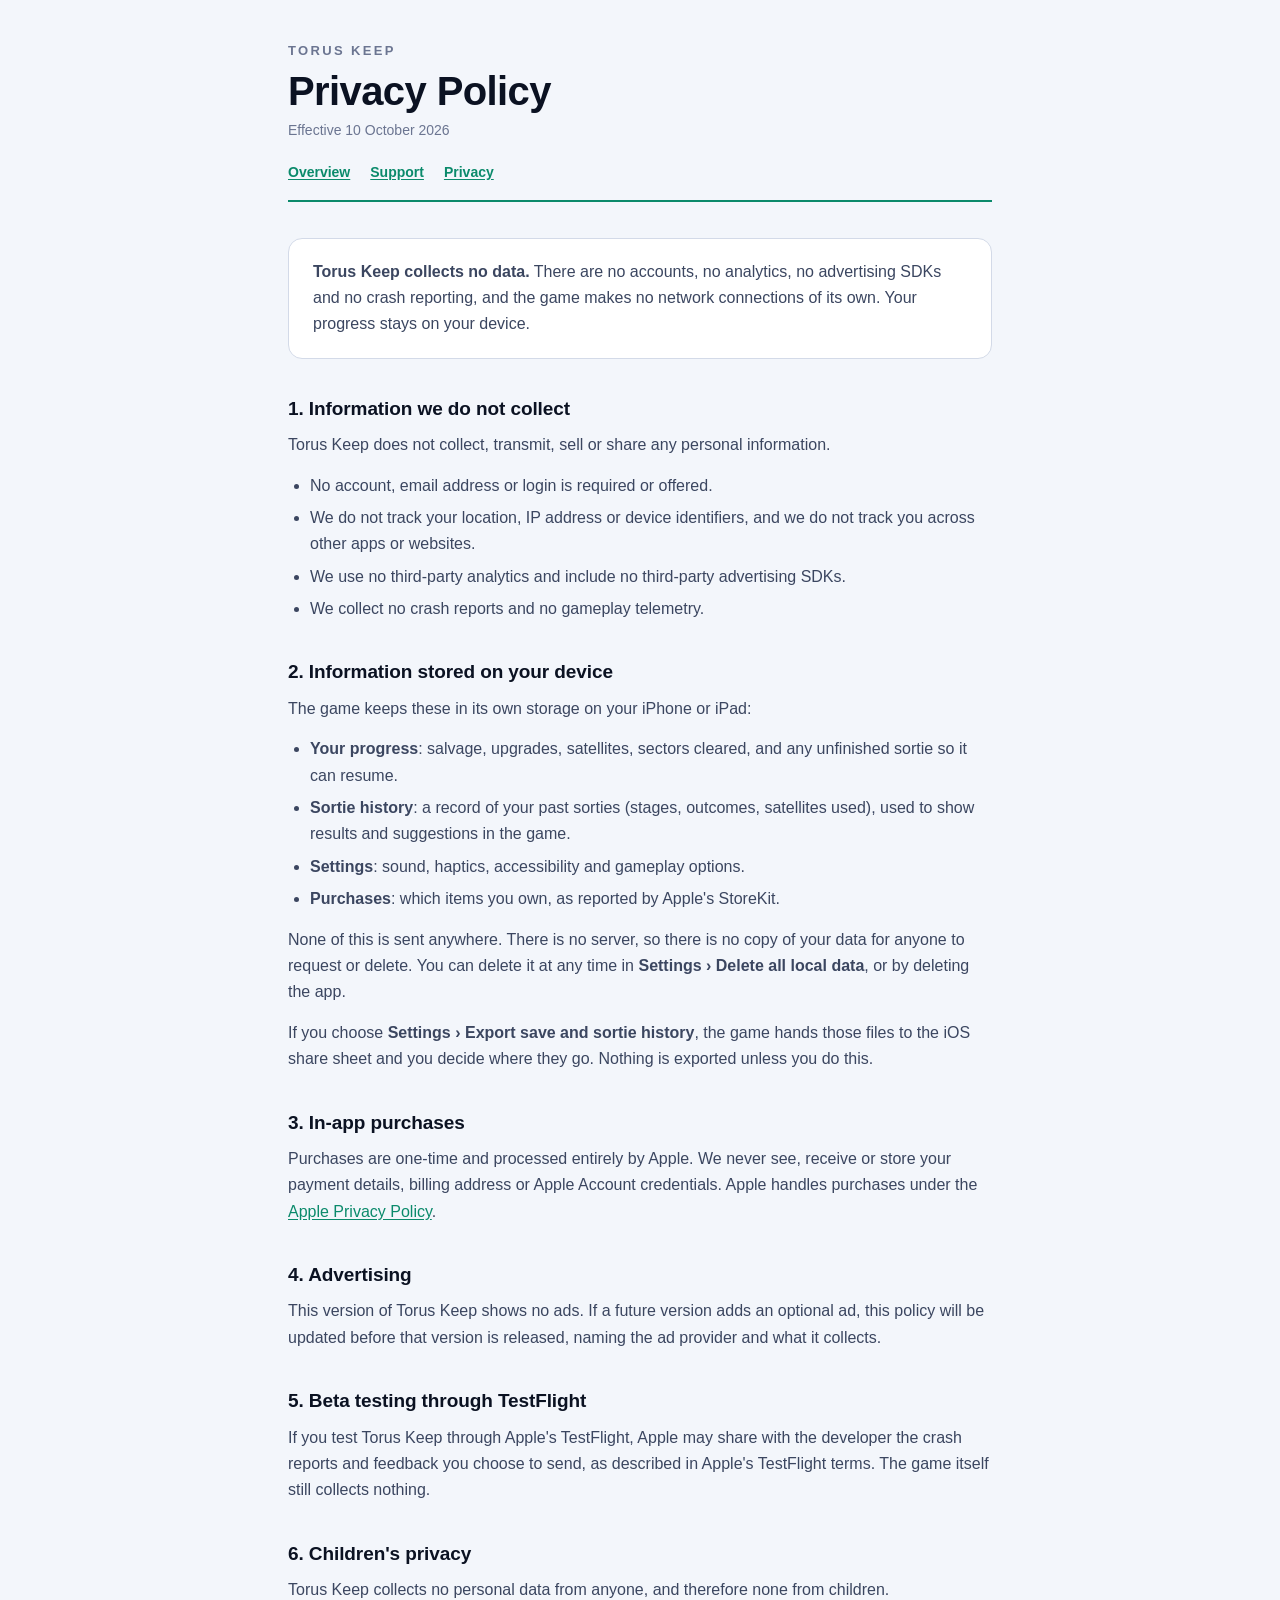
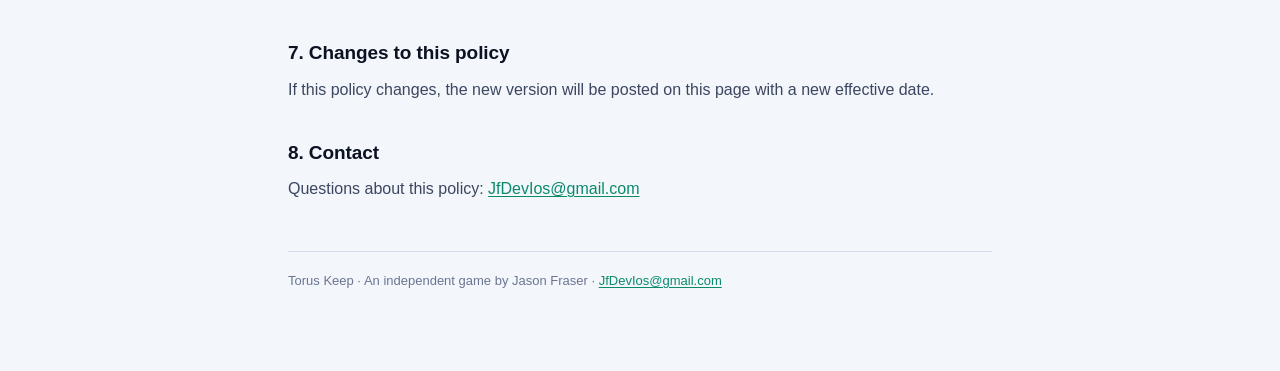
==== privacy.html @ a73003e9 "Torus Keep: privacy policy and support pages" ====
<!doctype html>
<html lang="en"><head><meta charset="utf-8">
<meta name="viewport" content="width=device-width,initial-scale=1">
<title>Privacy Policy — Torus Keep</title>
<meta name="description" content="Privacy policy for Torus Keep. Torus Keep collects no data.">
<link rel="stylesheet" href="./style.css"></head>
<body><div class="wrap">
<header>
  <p class="brand">Torus Keep</p>
  <h1>Privacy Policy</h1>
  <p class="meta">Effective 10 October 2026</p>
  <nav><a href="./">Overview</a><a href="./support.html">Support</a><a href="./privacy.html">Privacy</a></nav>
</header>

<div class="card">
  <p><strong>Torus Keep collects no data.</strong> There are no accounts, no analytics, no advertising SDKs and no crash reporting, and the game makes no network connections of its own. Your progress stays on your device.</p>
</div>

<h2>1. Information we do not collect</h2>
<p>Torus Keep does not collect, transmit, sell or share any personal information.</p>
<ul>
  <li>No account, email address or login is required or offered.</li>
  <li>We do not track your location, IP address or device identifiers, and we do not track you across other apps or websites.</li>
  <li>We use no third-party analytics and include no third-party advertising SDKs.</li>
  <li>We collect no crash reports and no gameplay telemetry.</li>
</ul>

<h2>2. Information stored on your device</h2>
<p>The game keeps these in its own storage on your iPhone or iPad:</p>
<ul>
  <li><strong>Your progress</strong>: salvage, upgrades, satellites, sectors cleared, and any unfinished sortie so it can resume.</li>
  <li><strong>Sortie history</strong>: a record of your past sorties (stages, outcomes, satellites used), used to show results and suggestions in the game.</li>
  <li><strong>Settings</strong>: sound, haptics, accessibility and gameplay options.</li>
  <li><strong>Purchases</strong>: which items you own, as reported by Apple's StoreKit.</li>
</ul>
<p>None of this is sent anywhere. There is no server, so there is no copy of your data for anyone to request or delete. You can delete it at any time in <strong>Settings › Delete all local data</strong>, or by deleting the app.</p>
<p>If you choose <strong>Settings › Export save and sortie history</strong>, the game hands those files to the iOS share sheet and you decide where they go. Nothing is exported unless you do this.</p>

<h2>3. In-app purchases</h2>
<p>Purchases are one-time and processed entirely by Apple. We never see, receive or store your payment details, billing address or Apple Account credentials. Apple handles purchases under the <a href="https://www.apple.com/legal/privacy/">Apple Privacy Policy</a>.</p>

<h2>4. Advertising</h2>
<p>This version of Torus Keep shows no ads. If a future version adds an optional ad, this policy will be updated before that version is released, naming the ad provider and what it collects.</p>

<h2>5. Beta testing through TestFlight</h2>
<p>If you test Torus Keep through Apple's TestFlight, Apple may share with the developer the crash reports and feedback you choose to send, as described in Apple's TestFlight terms. The game itself still collects nothing.</p>

<h2>6. Children's privacy</h2>
<p>Torus Keep collects no personal data from anyone, and therefore none from children.</p>

<h2>7. Changes to this policy</h2>
<p>If this policy changes, the new version will be posted on this page with a new effective date.</p>

<h2>8. Contact</h2>
<p>Questions about this policy: <a href="mailto:JfDevIos@gmail.com">JfDevIos@gmail.com</a></p>
<footer>Torus Keep · An independent game by Jason Fraser · <a href="mailto:JfDevIos@gmail.com">JfDevIos@gmail.com</a></footer>
</div></body></html>
---- style.css ----
:root{
  --paper:#F3F6FB; --panel:#FFFFFF; --rule:#D3DAE8;
  --ink:#0B1222; --ink-2:#3B4660; --ink-3:#6B7591; --accent:#0B8A6B;
  color-scheme:light;
}
@media (prefers-color-scheme:dark){
  :root{
    --paper:#070B16; --panel:#0F1728; --rule:#22304D;
    --ink:#EAF0FF; --ink-2:#AEB8D3; --ink-3:#7C87A6; --accent:#3FE0B0;
    color-scheme:dark;
  }
}
*{box-sizing:border-box}
body{
  background:var(--paper); color:var(--ink);
  font:16px/1.65 -apple-system,BlinkMacSystemFont,"Segoe UI",Helvetica,Arial,sans-serif;
  margin:0; padding:0 20px 80px; -webkit-font-smoothing:antialiased;
}
.wrap{max-width:44rem;margin:0 auto}
header{border-bottom:2px solid var(--accent);padding:40px 0 16px;margin-bottom:36px}
.brand{font-size:13px;font-weight:700;letter-spacing:.18em;text-transform:uppercase;color:var(--ink-3);margin:0}
h1{font-size:clamp(28px,5vw,40px);line-height:1.1;margin:8px 0 0;letter-spacing:-.015em}
h2{font-size:19px;margin:34px 0 8px;letter-spacing:-.005em}
p,li{color:var(--ink-2)}
p{margin:0 0 14px}
ul{padding-left:22px;margin:0 0 14px}
li{margin-bottom:6px}
a{color:var(--accent);text-underline-offset:2px}
.meta{font-size:14px;color:var(--ink-3);margin:6px 0 0}
nav{display:flex;gap:20px;margin-top:18px;font-size:14px;font-weight:600}
.card{background:var(--panel);border:1px solid var(--rule);border-radius:14px;padding:20px 24px;margin:24px 0}
.card p:last-child{margin-bottom:0}
footer{border-top:1px solid var(--rule);margin-top:48px;padding-top:18px;font-size:13px;color:var(--ink-3)}
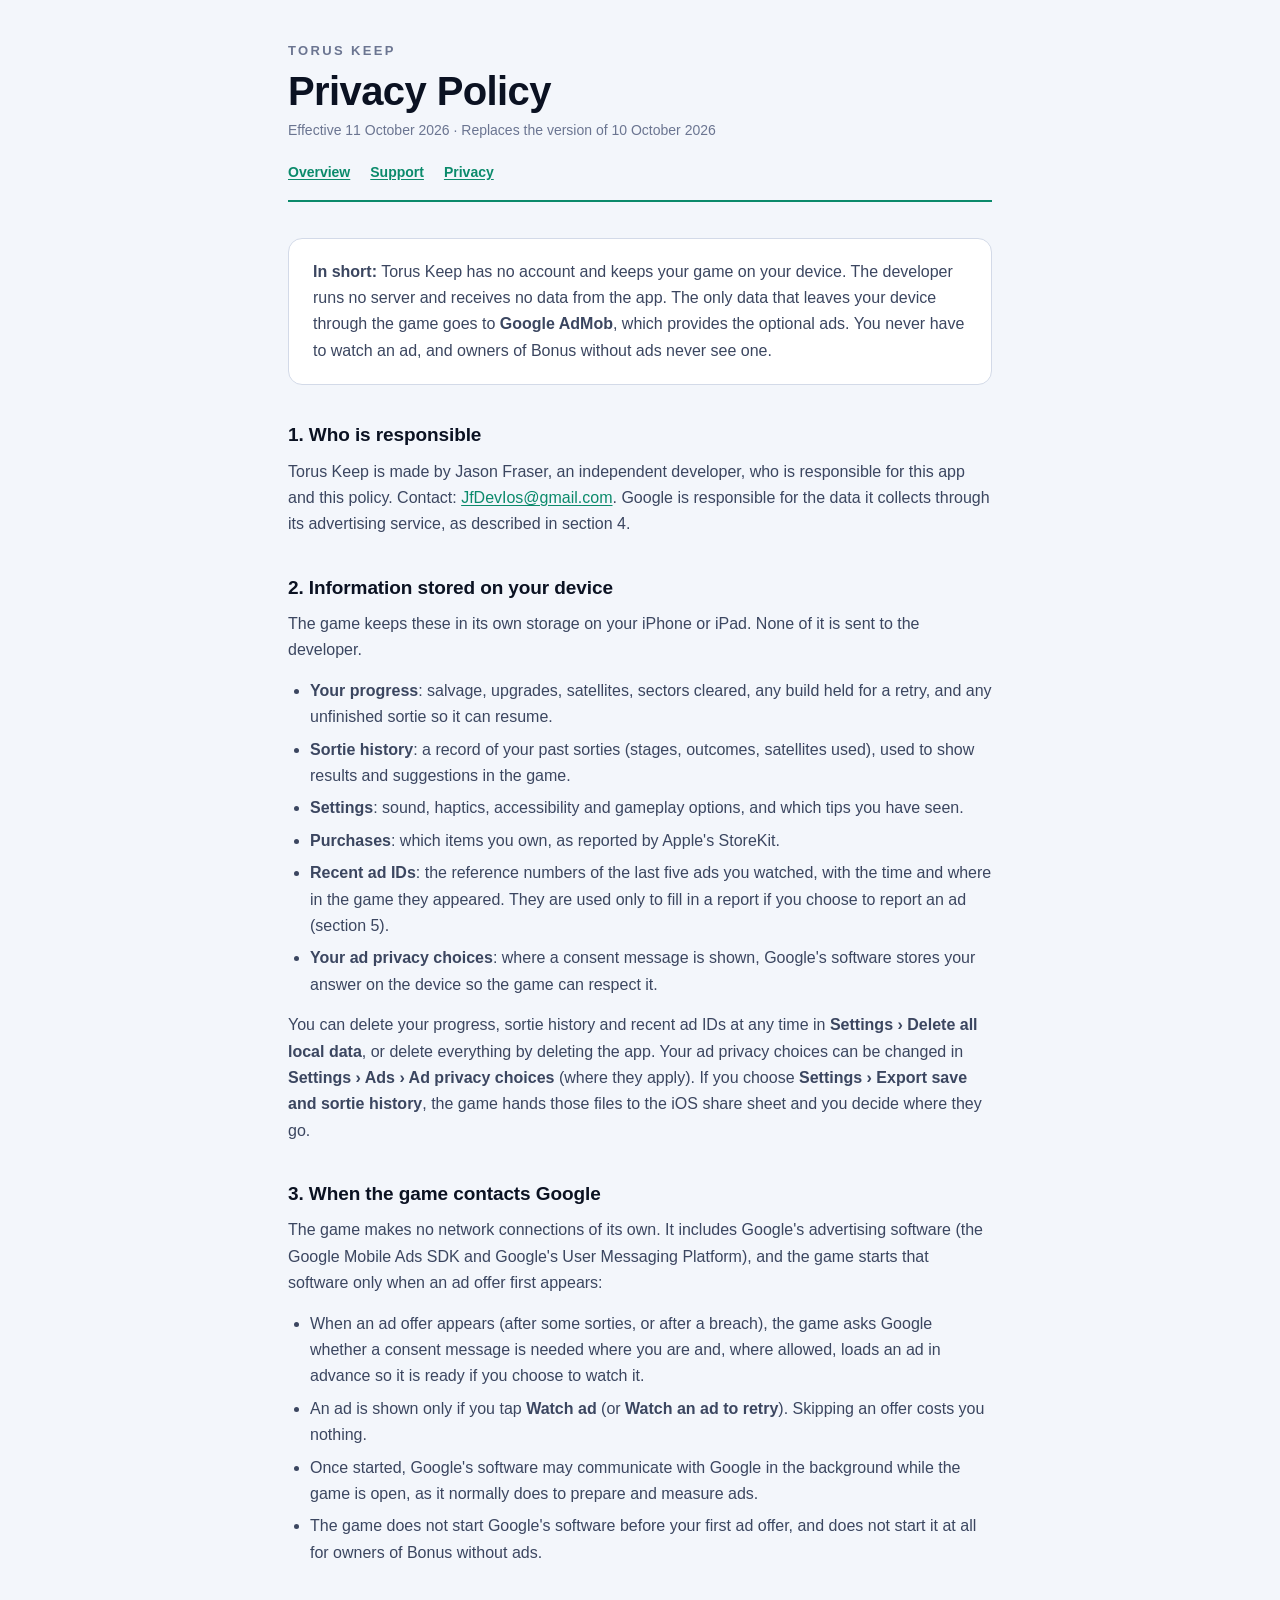
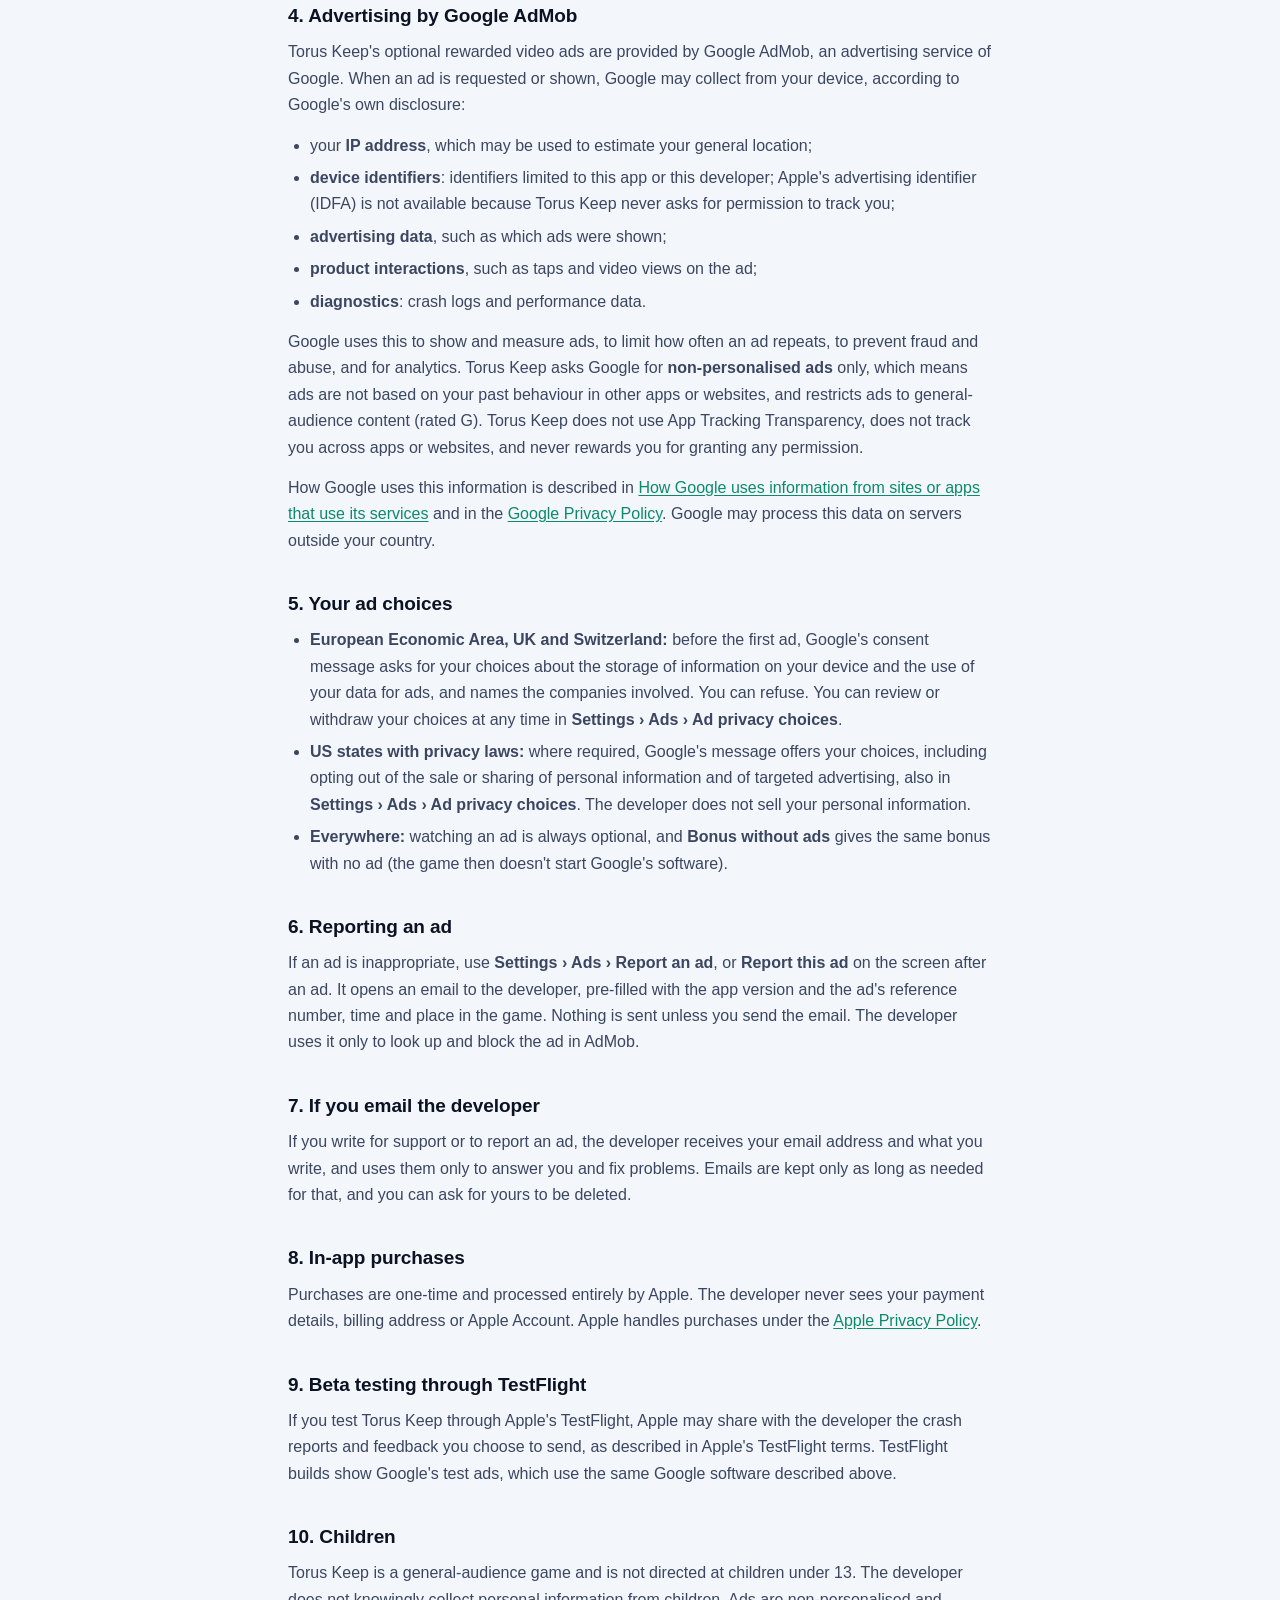
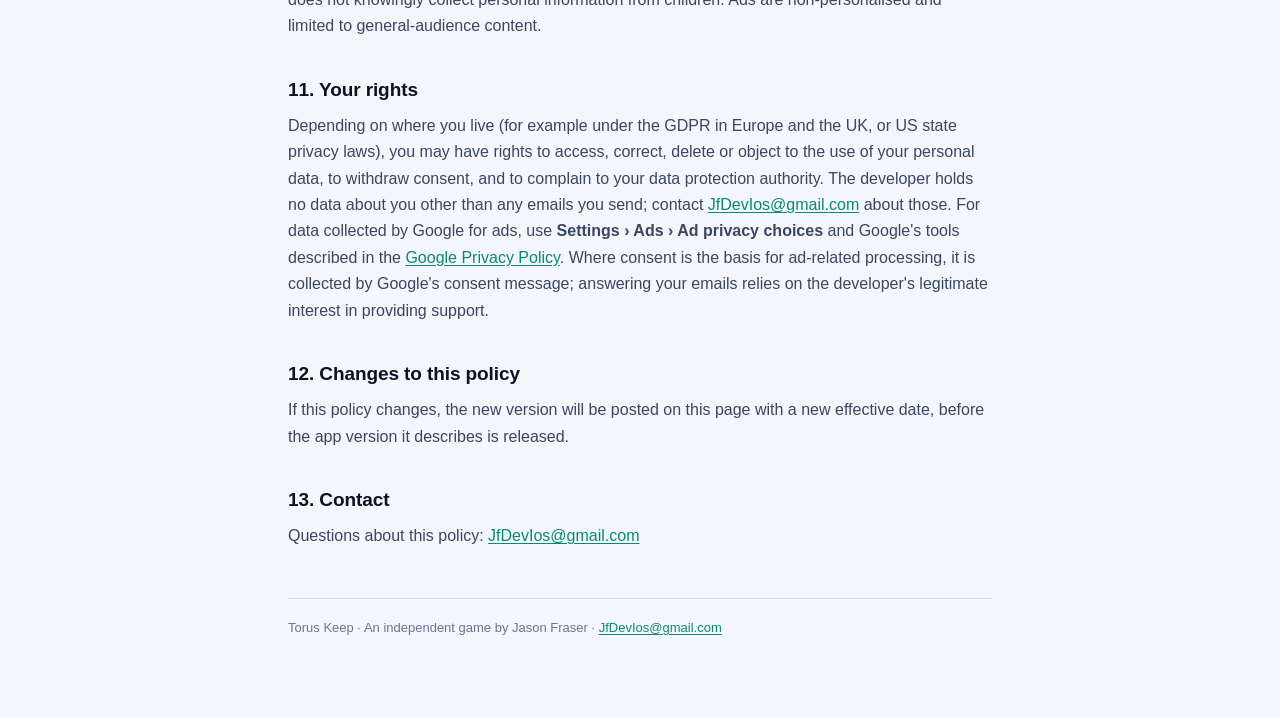
==== commit a04d49fa: "Privacy policy for optional Google AdMob ads (effective 11 October 2026); support: ads, reporting an" ====
--- a/privacy.html
+++ b/privacy.html
@@ -2,56 +2,85 @@
 <html lang="en"><head><meta charset="utf-8">
 <meta name="viewport" content="width=device-width,initial-scale=1">
 <title>Privacy Policy — Torus Keep</title>
-<meta name="description" content="Privacy policy for Torus Keep. Torus Keep collects no data.">
+<meta name="description" content="Privacy policy for Torus Keep: no account, your game stays on your device, and optional ads are provided by Google AdMob.">
 <link rel="stylesheet" href="./style.css"></head>
 <body><div class="wrap">
 <header>
   <p class="brand">Torus Keep</p>
   <h1>Privacy Policy</h1>
-  <p class="meta">Effective 10 October 2026</p>
+  <p class="meta">Effective 11 October 2026 · Replaces the version of 10 October 2026</p>
   <nav><a href="./">Overview</a><a href="./support.html">Support</a><a href="./privacy.html">Privacy</a></nav>
 </header>
 
 <div class="card">
-  <p><strong>Torus Keep collects no data.</strong> There are no accounts, no analytics, no advertising SDKs and no crash reporting, and the game makes no network connections of its own. Your progress stays on your device.</p>
+  <p><strong>In short:</strong> Torus Keep has no account and keeps your game on your device. The developer runs no server and receives no data from the app. The only data that leaves your device through the game goes to <strong>Google AdMob</strong>, which provides the optional ads. You never have to watch an ad, and owners of Bonus without ads never see one.</p>
 </div>
 
-<h2>1. Information we do not collect</h2>
-<p>Torus Keep does not collect, transmit, sell or share any personal information.</p>
+<h2>1. Who is responsible</h2>
+<p>Torus Keep is made by Jason Fraser, an independent developer, who is responsible for this app and this policy. Contact: <a href="mailto:JfDevIos@gmail.com">JfDevIos@gmail.com</a>. Google is responsible for the data it collects through its advertising service, as described in section 4.</p>
+
+<h2>2. Information stored on your device</h2>
+<p>The game keeps these in its own storage on your iPhone or iPad. None of it is sent to the developer.</p>
 <ul>
-  <li>No account, email address or login is required or offered.</li>
-  <li>We do not track your location, IP address or device identifiers, and we do not track you across other apps or websites.</li>
-  <li>We use no third-party analytics and include no third-party advertising SDKs.</li>
-  <li>We collect no crash reports and no gameplay telemetry.</li>
+  <li><strong>Your progress</strong>: salvage, upgrades, satellites, sectors cleared, any build held for a retry, and any unfinished sortie so it can resume.</li>
+  <li><strong>Sortie history</strong>: a record of your past sorties (stages, outcomes, satellites used), used to show results and suggestions in the game.</li>
+  <li><strong>Settings</strong>: sound, haptics, accessibility and gameplay options, and which tips you have seen.</li>
+  <li><strong>Purchases</strong>: which items you own, as reported by Apple's StoreKit.</li>
+  <li><strong>Recent ad IDs</strong>: the reference numbers of the last five ads you watched, with the time and where in the game they appeared. They are used only to fill in a report if you choose to report an ad (section 5).</li>
+  <li><strong>Your ad privacy choices</strong>: where a consent message is shown, Google's software stores your answer on the device so the game can respect it.</li>
+</ul>
+<p>You can delete your progress, sortie history and recent ad IDs at any time in <strong>Settings › Delete all local data</strong>, or delete everything by deleting the app. Your ad privacy choices can be changed in <strong>Settings › Ads › Ad privacy choices</strong> (where they apply). If you choose <strong>Settings › Export save and sortie history</strong>, the game hands those files to the iOS share sheet and you decide where they go.</p>
+
+<h2>3. When the game contacts Google</h2>
+<p>The game makes no network connections of its own. It includes Google's advertising software (the Google Mobile Ads SDK and Google's User Messaging Platform), and the game starts that software only when an ad offer first appears:</p>
+<ul>
+  <li>When an ad offer appears (after some sorties, or after a breach), the game asks Google whether a consent message is needed where you are and, where allowed, loads an ad in advance so it is ready if you choose to watch it.</li>
+  <li>An ad is shown only if you tap <strong>Watch ad</strong> (or <strong>Watch an ad to retry</strong>). Skipping an offer costs you nothing.</li>
+  <li>Once started, Google's software may communicate with Google in the background while the game is open, as it normally does to prepare and measure ads.</li>
+  <li>The game does not start Google's software before your first ad offer, and does not start it at all for owners of Bonus without ads.</li>
 </ul>
 
-<h2>2. Information stored on your device</h2>
-<p>The game keeps these in its own storage on your iPhone or iPad:</p>
+<h2>4. Advertising by Google AdMob</h2>
+<p>Torus Keep's optional rewarded video ads are provided by Google AdMob, an advertising service of Google. When an ad is requested or shown, Google may collect from your device, according to Google's own disclosure:</p>
 <ul>
-  <li><strong>Your progress</strong>: salvage, upgrades, satellites, sectors cleared, and any unfinished sortie so it can resume.</li>
-  <li><strong>Sortie history</strong>: a record of your past sorties (stages, outcomes, satellites used), used to show results and suggestions in the game.</li>
-  <li><strong>Settings</strong>: sound, haptics, accessibility and gameplay options.</li>
-  <li><strong>Purchases</strong>: which items you own, as reported by Apple's StoreKit.</li>
+  <li>your <strong>IP address</strong>, which may be used to estimate your general location;</li>
+  <li><strong>device identifiers</strong>: identifiers limited to this app or this developer; Apple's advertising identifier (IDFA) is not available because Torus Keep never asks for permission to track you;</li>
+  <li><strong>advertising data</strong>, such as which ads were shown;</li>
+  <li><strong>product interactions</strong>, such as taps and video views on the ad;</li>
+  <li><strong>diagnostics</strong>: crash logs and performance data.</li>
 </ul>
-<p>None of this is sent anywhere. There is no server, so there is no copy of your data for anyone to request or delete. You can delete it at any time in <strong>Settings › Delete all local data</strong>, or by deleting the app.</p>
-<p>If you choose <strong>Settings › Export save and sortie history</strong>, the game hands those files to the iOS share sheet and you decide where they go. Nothing is exported unless you do this.</p>
+<p>Google uses this to show and measure ads, to limit how often an ad repeats, to prevent fraud and abuse, and for analytics. Torus Keep asks Google for <strong>non-personalised ads</strong> only, which means ads are not based on your past behaviour in other apps or websites, and restricts ads to general-audience content (rated G). Torus Keep does not use App Tracking Transparency, does not track you across apps or websites, and never rewards you for granting any permission.</p>
+<p>How Google uses this information is described in <a href="https://policies.google.com/technologies/partner-sites">How Google uses information from sites or apps that use its services</a> and in the <a href="https://policies.google.com/privacy">Google Privacy Policy</a>. Google may process this data on servers outside your country.</p>
 
-<h2>3. In-app purchases</h2>
-<p>Purchases are one-time and processed entirely by Apple. We never see, receive or store your payment details, billing address or Apple Account credentials. Apple handles purchases under the <a href="https://www.apple.com/legal/privacy/">Apple Privacy Policy</a>.</p>
+<h2>5. Your ad choices</h2>
+<ul>
+  <li><strong>European Economic Area, UK and Switzerland:</strong> before the first ad, Google's consent message asks for your choices about the storage of information on your device and the use of your data for ads, and names the companies involved. You can refuse. You can review or withdraw your choices at any time in <strong>Settings › Ads › Ad privacy choices</strong>.</li>
+  <li><strong>US states with privacy laws:</strong> where required, Google's message offers your choices, including opting out of the sale or sharing of personal information and of targeted advertising, also in <strong>Settings › Ads › Ad privacy choices</strong>. The developer does not sell your personal information.</li>
+  <li><strong>Everywhere:</strong> watching an ad is always optional, and <strong>Bonus without ads</strong> gives the same bonus with no ad (the game then doesn't start Google's software).</li>
+</ul>
 
-<h2>4. Advertising</h2>
-<p>This version of Torus Keep shows no ads. If a future version adds an optional ad, this policy will be updated before that version is released, naming the ad provider and what it collects.</p>
+<h2>6. Reporting an ad</h2>
+<p>If an ad is inappropriate, use <strong>Settings › Ads › Report an ad</strong>, or <strong>Report this ad</strong> on the screen after an ad. It opens an email to the developer, pre-filled with the app version and the ad's reference number, time and place in the game. Nothing is sent unless you send the email. The developer uses it only to look up and block the ad in AdMob.</p>
 
-<h2>5. Beta testing through TestFlight</h2>
-<p>If you test Torus Keep through Apple's TestFlight, Apple may share with the developer the crash reports and feedback you choose to send, as described in Apple's TestFlight terms. The game itself still collects nothing.</p>
+<h2>7. If you email the developer</h2>
+<p>If you write for support or to report an ad, the developer receives your email address and what you write, and uses them only to answer you and fix problems. Emails are kept only as long as needed for that, and you can ask for yours to be deleted.</p>
 
-<h2>6. Children's privacy</h2>
-<p>Torus Keep collects no personal data from anyone, and therefore none from children.</p>
+<h2>8. In-app purchases</h2>
+<p>Purchases are one-time and processed entirely by Apple. The developer never sees your payment details, billing address or Apple Account. Apple handles purchases under the <a href="https://www.apple.com/legal/privacy/">Apple Privacy Policy</a>.</p>
 
-<h2>7. Changes to this policy</h2>
-<p>If this policy changes, the new version will be posted on this page with a new effective date.</p>
+<h2>9. Beta testing through TestFlight</h2>
+<p>If you test Torus Keep through Apple's TestFlight, Apple may share with the developer the crash reports and feedback you choose to send, as described in Apple's TestFlight terms. TestFlight builds show Google's test ads, which use the same Google software described above.</p>
 
-<h2>8. Contact</h2>
+<h2>10. Children</h2>
+<p>Torus Keep is a general-audience game and is not directed at children under 13. The developer does not knowingly collect personal information from children. Ads are non-personalised and limited to general-audience content.</p>
+
+<h2>11. Your rights</h2>
+<p>Depending on where you live (for example under the GDPR in Europe and the UK, or US state privacy laws), you may have rights to access, correct, delete or object to the use of your personal data, to withdraw consent, and to complain to your data protection authority. The developer holds no data about you other than any emails you send; contact <a href="mailto:JfDevIos@gmail.com">JfDevIos@gmail.com</a> about those. For data collected by Google for ads, use <strong>Settings › Ads › Ad privacy choices</strong> and Google's tools described in the <a href="https://policies.google.com/privacy">Google Privacy Policy</a>. Where consent is the basis for ad-related processing, it is collected by Google's consent message; answering your emails relies on the developer's legitimate interest in providing support.</p>
+
+<h2>12. Changes to this policy</h2>
+<p>If this policy changes, the new version will be posted on this page with a new effective date, before the app version it describes is released.</p>
+
+<h2>13. Contact</h2>
 <p>Questions about this policy: <a href="mailto:JfDevIos@gmail.com">JfDevIos@gmail.com</a></p>
 <footer>Torus Keep · An independent game by Jason Fraser · <a href="mailto:JfDevIos@gmail.com">JfDevIos@gmail.com</a></footer>
 </div></body></html>
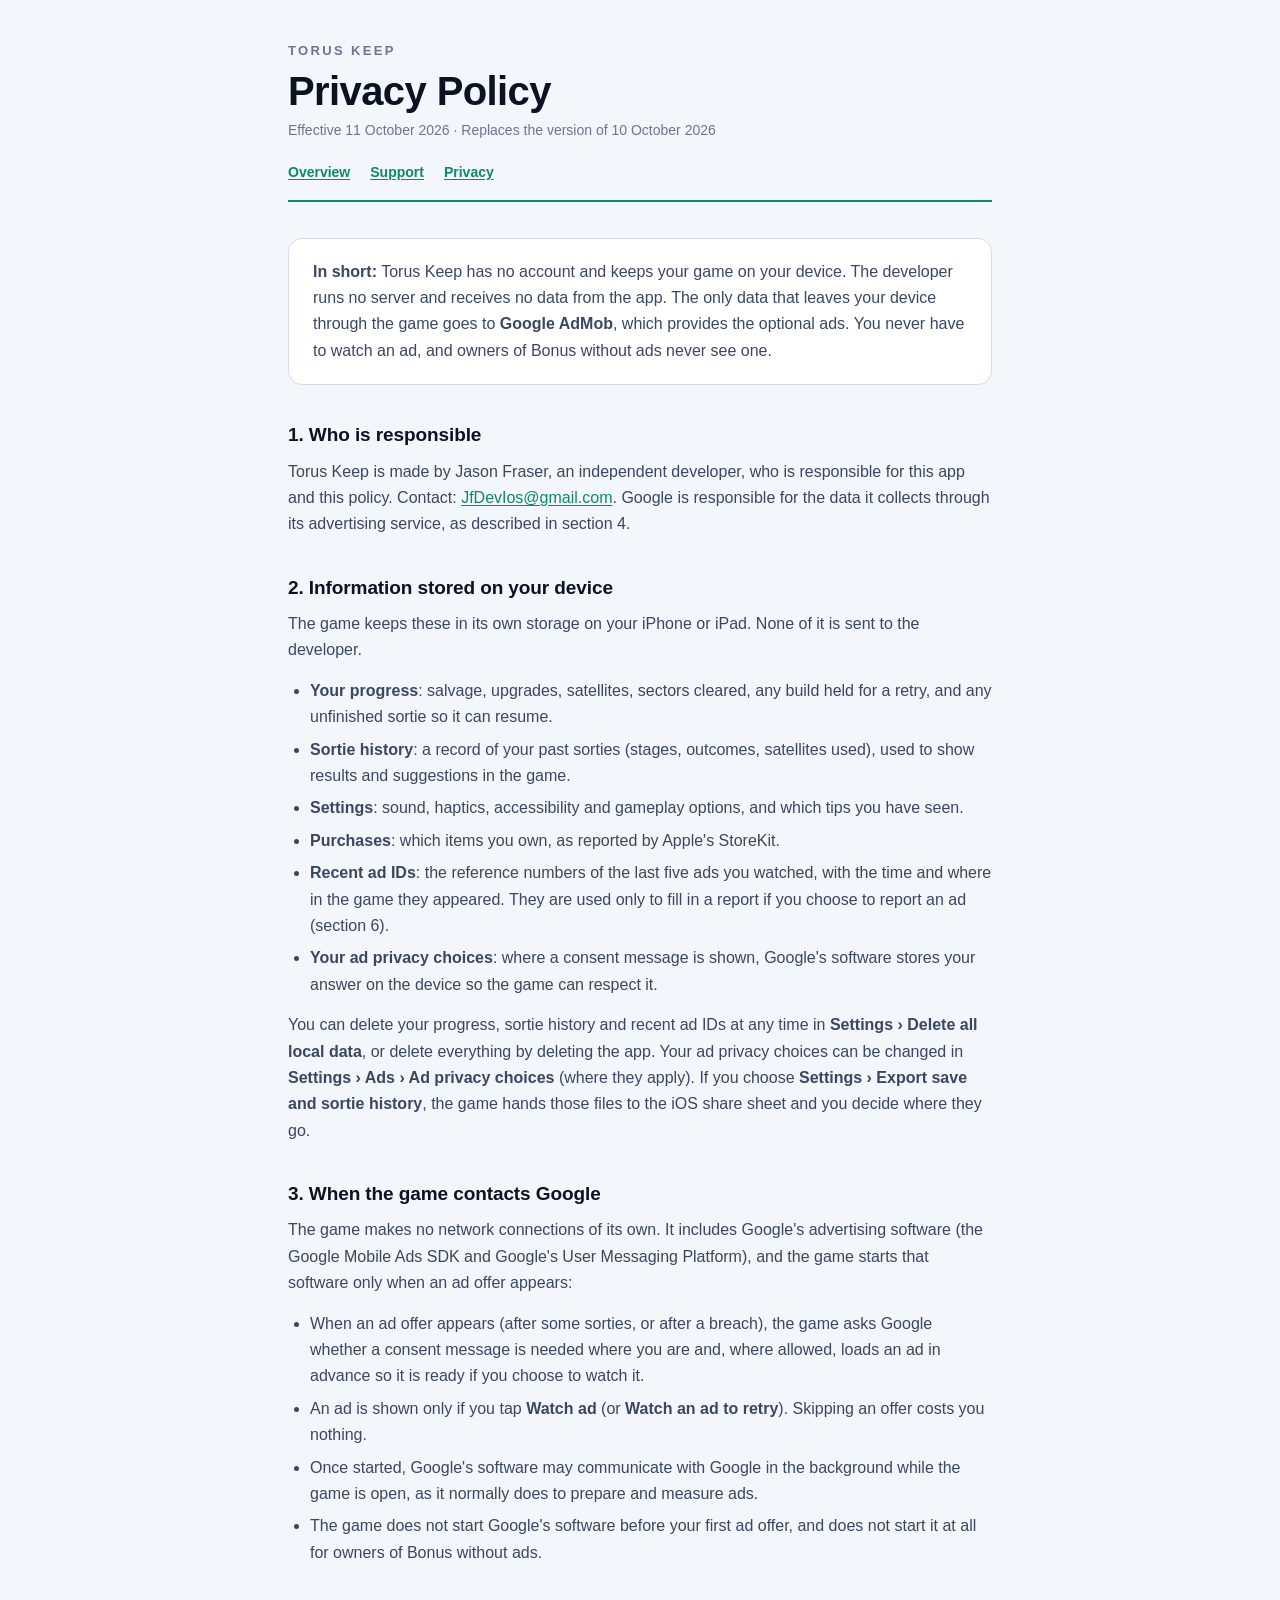
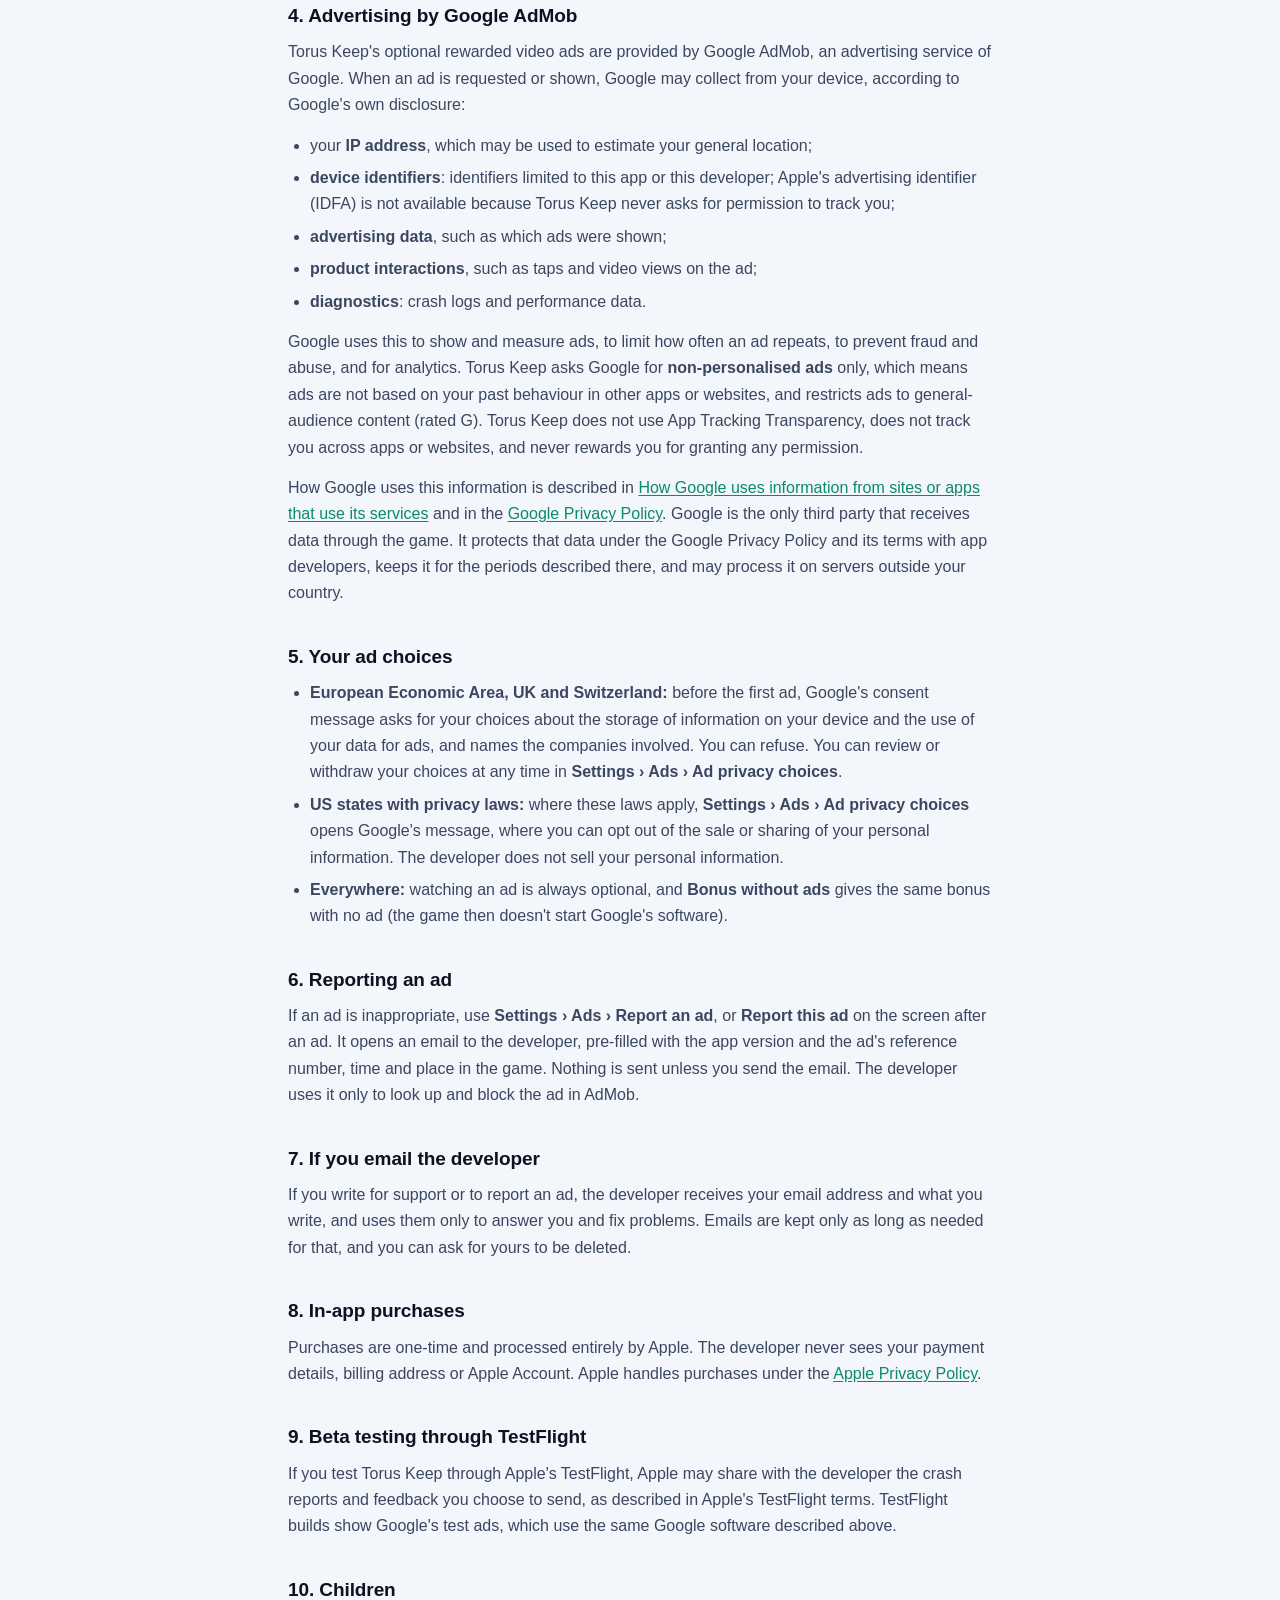
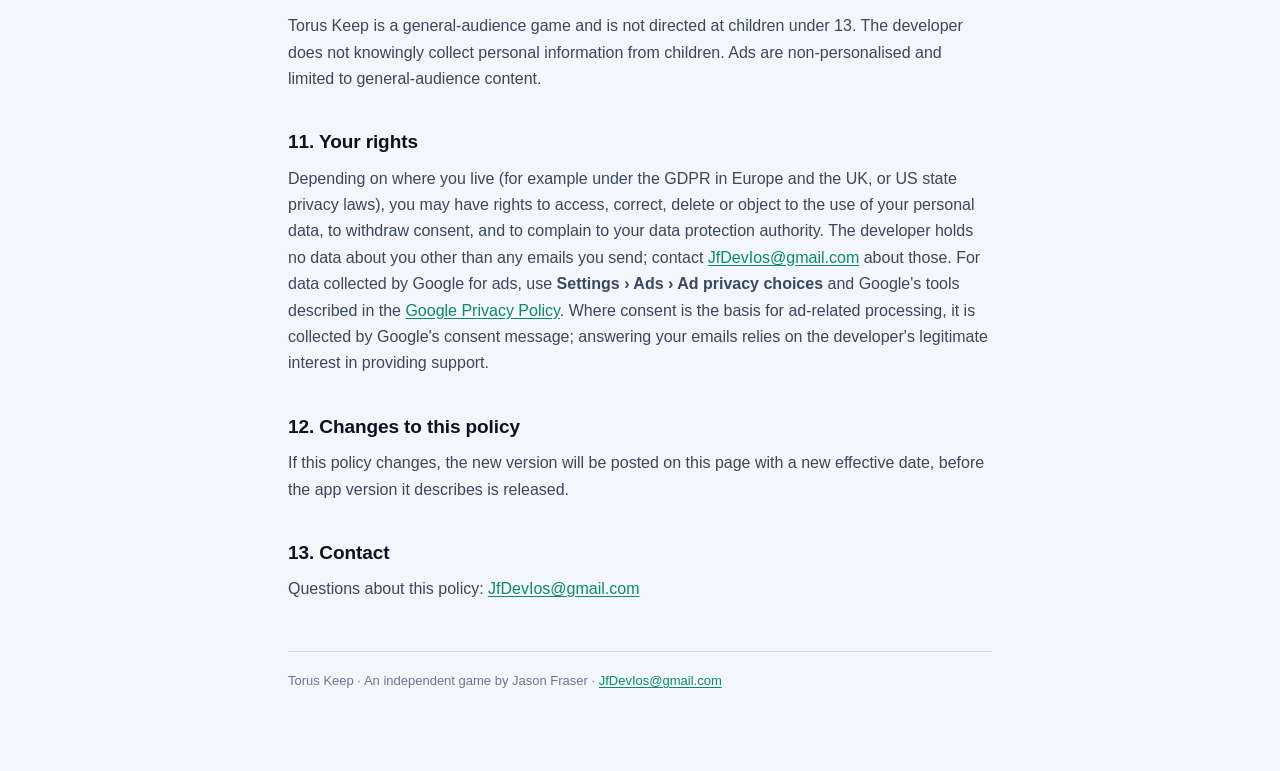
==== commit 2793c6a2: "Privacy policy: fix a cross-reference, state Google's protection and retention (App Review 5.1.1), m" ====
--- a/privacy.html
+++ b/privacy.html
@@ -26,13 +26,13 @@
   <li><strong>Sortie history</strong>: a record of your past sorties (stages, outcomes, satellites used), used to show results and suggestions in the game.</li>
   <li><strong>Settings</strong>: sound, haptics, accessibility and gameplay options, and which tips you have seen.</li>
   <li><strong>Purchases</strong>: which items you own, as reported by Apple's StoreKit.</li>
-  <li><strong>Recent ad IDs</strong>: the reference numbers of the last five ads you watched, with the time and where in the game they appeared. They are used only to fill in a report if you choose to report an ad (section 5).</li>
+  <li><strong>Recent ad IDs</strong>: the reference numbers of the last five ads you watched, with the time and where in the game they appeared. They are used only to fill in a report if you choose to report an ad (section 6).</li>
   <li><strong>Your ad privacy choices</strong>: where a consent message is shown, Google's software stores your answer on the device so the game can respect it.</li>
 </ul>
 <p>You can delete your progress, sortie history and recent ad IDs at any time in <strong>Settings › Delete all local data</strong>, or delete everything by deleting the app. Your ad privacy choices can be changed in <strong>Settings › Ads › Ad privacy choices</strong> (where they apply). If you choose <strong>Settings › Export save and sortie history</strong>, the game hands those files to the iOS share sheet and you decide where they go.</p>
 
 <h2>3. When the game contacts Google</h2>
-<p>The game makes no network connections of its own. It includes Google's advertising software (the Google Mobile Ads SDK and Google's User Messaging Platform), and the game starts that software only when an ad offer first appears:</p>
+<p>The game makes no network connections of its own. It includes Google's advertising software (the Google Mobile Ads SDK and Google's User Messaging Platform), and the game starts that software only when an ad offer appears:</p>
 <ul>
   <li>When an ad offer appears (after some sorties, or after a breach), the game asks Google whether a consent message is needed where you are and, where allowed, loads an ad in advance so it is ready if you choose to watch it.</li>
   <li>An ad is shown only if you tap <strong>Watch ad</strong> (or <strong>Watch an ad to retry</strong>). Skipping an offer costs you nothing.</li>
@@ -50,12 +50,12 @@
   <li><strong>diagnostics</strong>: crash logs and performance data.</li>
 </ul>
 <p>Google uses this to show and measure ads, to limit how often an ad repeats, to prevent fraud and abuse, and for analytics. Torus Keep asks Google for <strong>non-personalised ads</strong> only, which means ads are not based on your past behaviour in other apps or websites, and restricts ads to general-audience content (rated G). Torus Keep does not use App Tracking Transparency, does not track you across apps or websites, and never rewards you for granting any permission.</p>
-<p>How Google uses this information is described in <a href="https://policies.google.com/technologies/partner-sites">How Google uses information from sites or apps that use its services</a> and in the <a href="https://policies.google.com/privacy">Google Privacy Policy</a>. Google may process this data on servers outside your country.</p>
+<p>How Google uses this information is described in <a href="https://policies.google.com/technologies/partner-sites">How Google uses information from sites or apps that use its services</a> and in the <a href="https://policies.google.com/privacy">Google Privacy Policy</a>. Google is the only third party that receives data through the game. It protects that data under the Google Privacy Policy and its terms with app developers, keeps it for the periods described there, and may process it on servers outside your country.</p>
 
 <h2>5. Your ad choices</h2>
 <ul>
   <li><strong>European Economic Area, UK and Switzerland:</strong> before the first ad, Google's consent message asks for your choices about the storage of information on your device and the use of your data for ads, and names the companies involved. You can refuse. You can review or withdraw your choices at any time in <strong>Settings › Ads › Ad privacy choices</strong>.</li>
-  <li><strong>US states with privacy laws:</strong> where required, Google's message offers your choices, including opting out of the sale or sharing of personal information and of targeted advertising, also in <strong>Settings › Ads › Ad privacy choices</strong>. The developer does not sell your personal information.</li>
+  <li><strong>US states with privacy laws:</strong> where these laws apply, <strong>Settings › Ads › Ad privacy choices</strong> opens Google's message, where you can opt out of the sale or sharing of your personal information. The developer does not sell your personal information.</li>
   <li><strong>Everywhere:</strong> watching an ad is always optional, and <strong>Bonus without ads</strong> gives the same bonus with no ad (the game then doesn't start Google's software).</li>
 </ul>
 
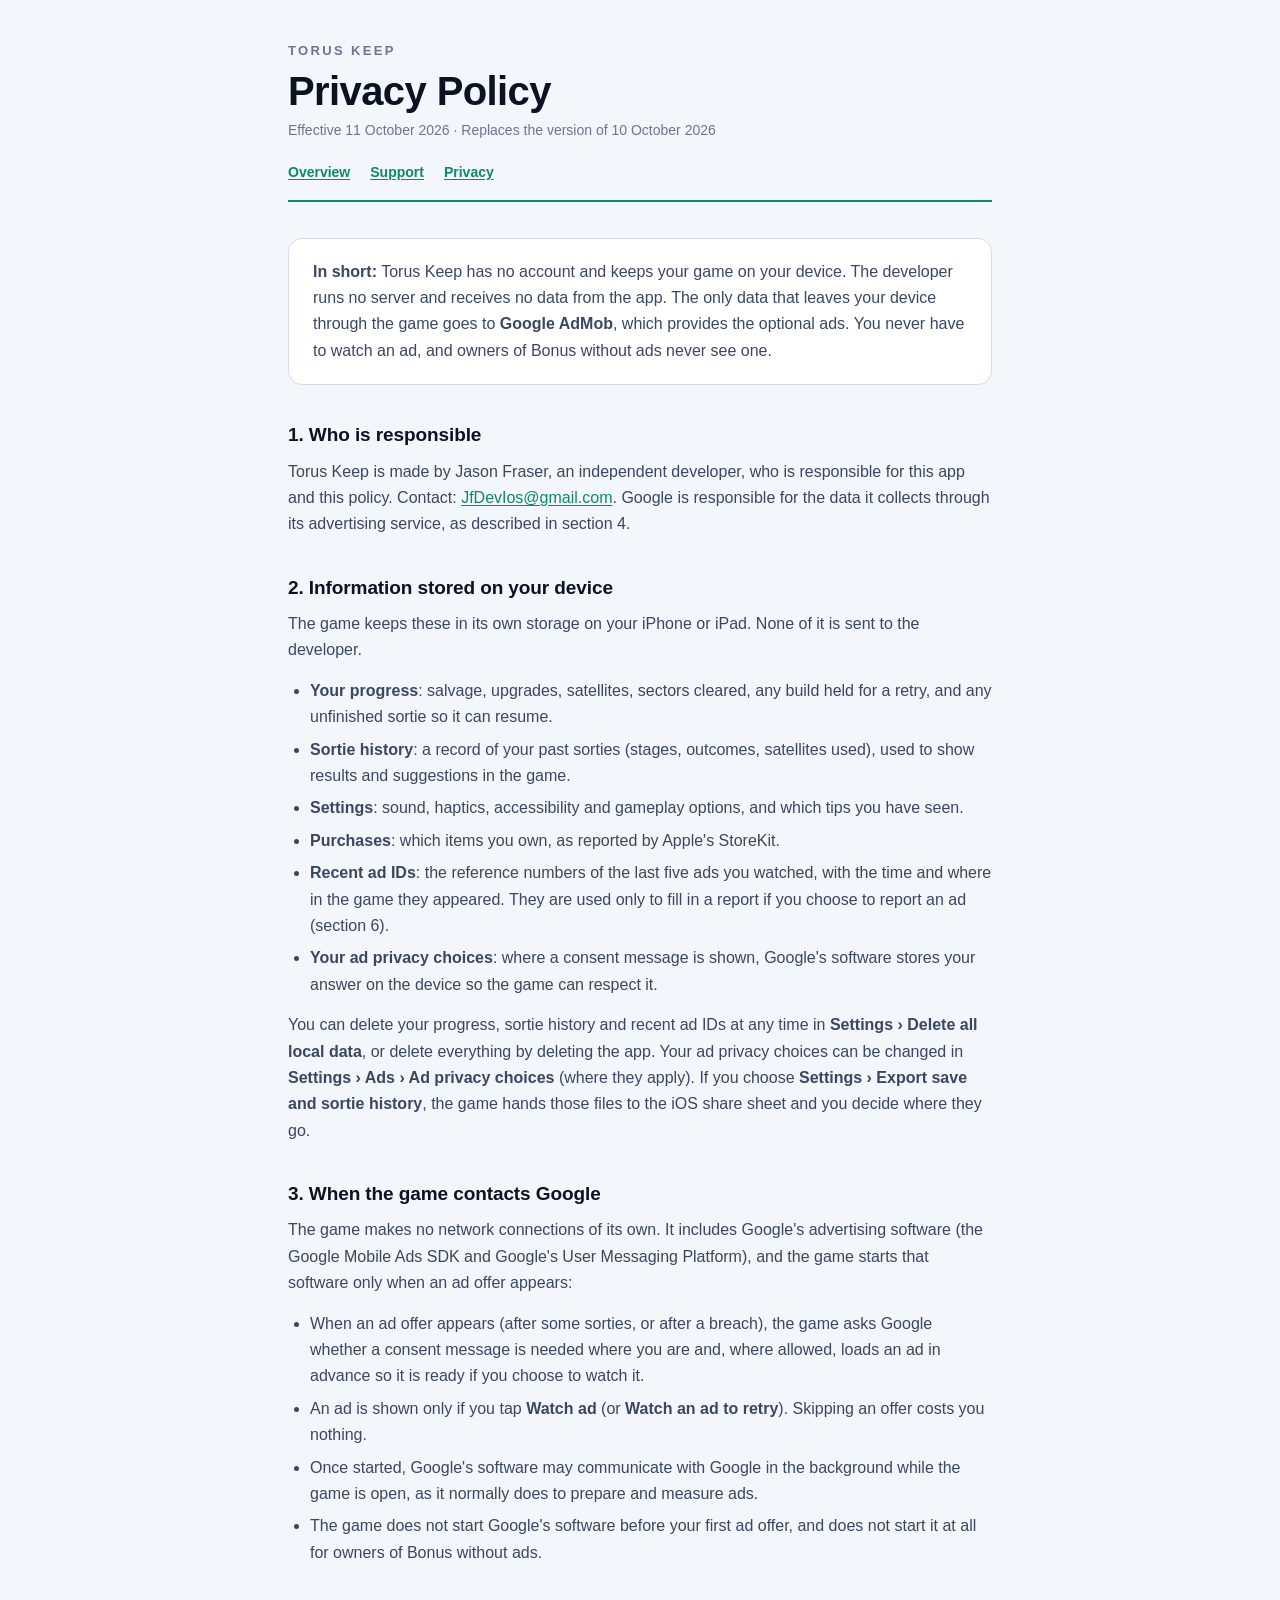
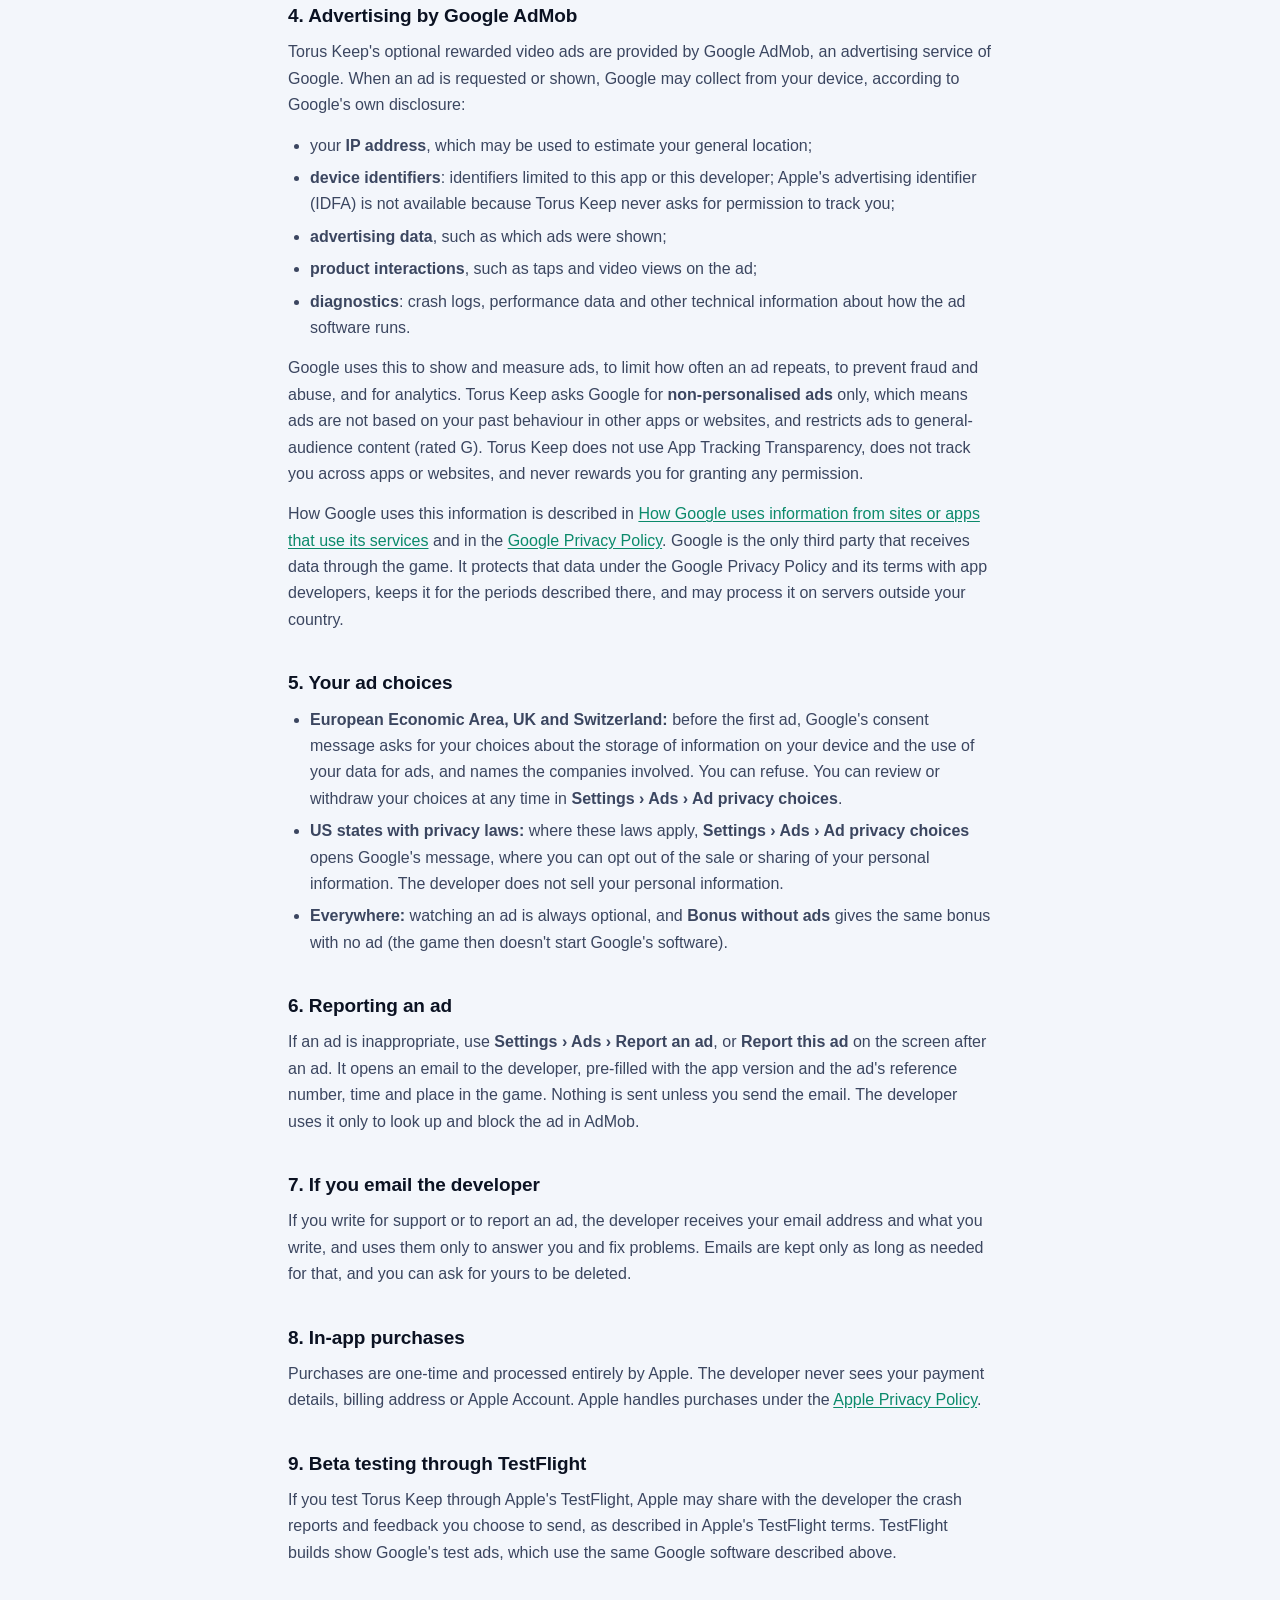
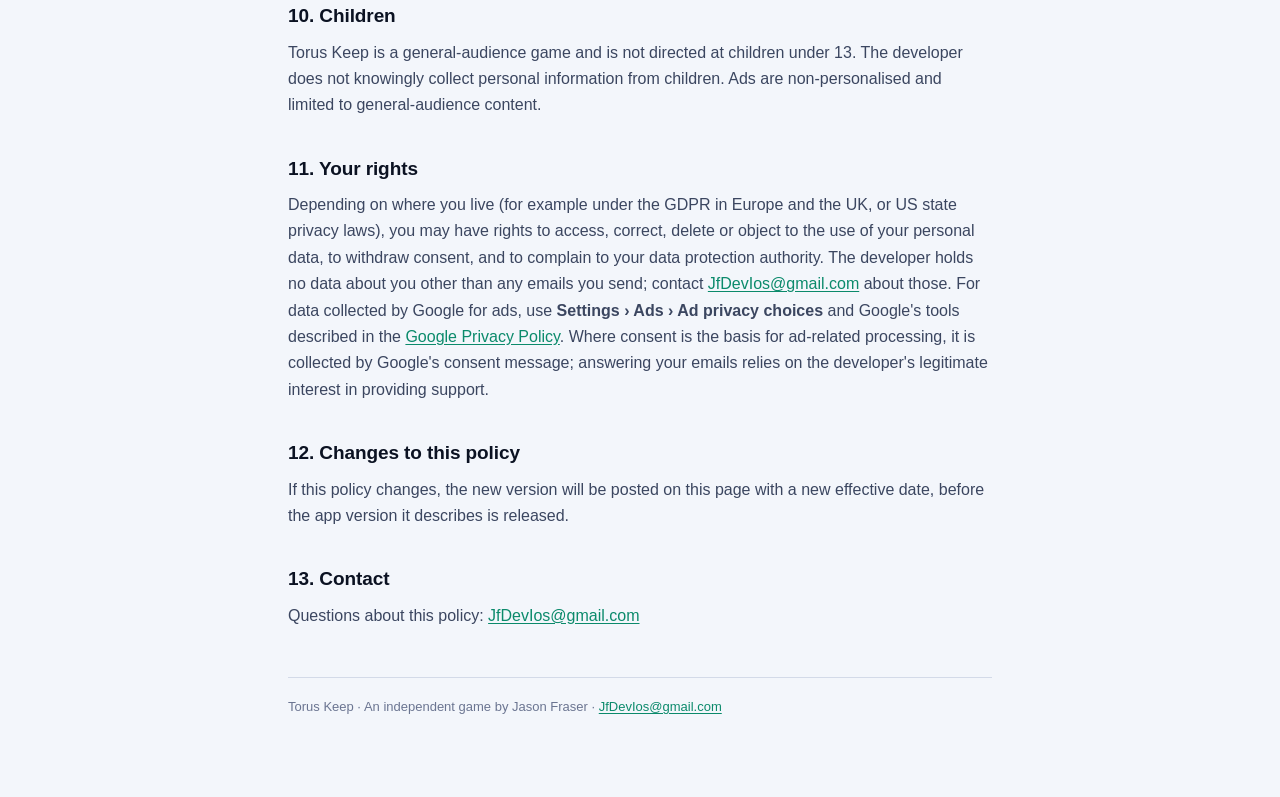
==== commit fb046557: "Privacy policy: list other diagnostic data, matching the App Store privacy label" ====
--- a/privacy.html
+++ b/privacy.html
@@ -47,7 +47,7 @@
   <li><strong>device identifiers</strong>: identifiers limited to this app or this developer; Apple's advertising identifier (IDFA) is not available because Torus Keep never asks for permission to track you;</li>
   <li><strong>advertising data</strong>, such as which ads were shown;</li>
   <li><strong>product interactions</strong>, such as taps and video views on the ad;</li>
-  <li><strong>diagnostics</strong>: crash logs and performance data.</li>
+  <li><strong>diagnostics</strong>: crash logs, performance data and other technical information about how the ad software runs.</li>
 </ul>
 <p>Google uses this to show and measure ads, to limit how often an ad repeats, to prevent fraud and abuse, and for analytics. Torus Keep asks Google for <strong>non-personalised ads</strong> only, which means ads are not based on your past behaviour in other apps or websites, and restricts ads to general-audience content (rated G). Torus Keep does not use App Tracking Transparency, does not track you across apps or websites, and never rewards you for granting any permission.</p>
 <p>How Google uses this information is described in <a href="https://policies.google.com/technologies/partner-sites">How Google uses information from sites or apps that use its services</a> and in the <a href="https://policies.google.com/privacy">Google Privacy Policy</a>. Google is the only third party that receives data through the game. It protects that data under the Google Privacy Policy and its terms with app developers, keeps it for the periods described there, and may process it on servers outside your country.</p>
